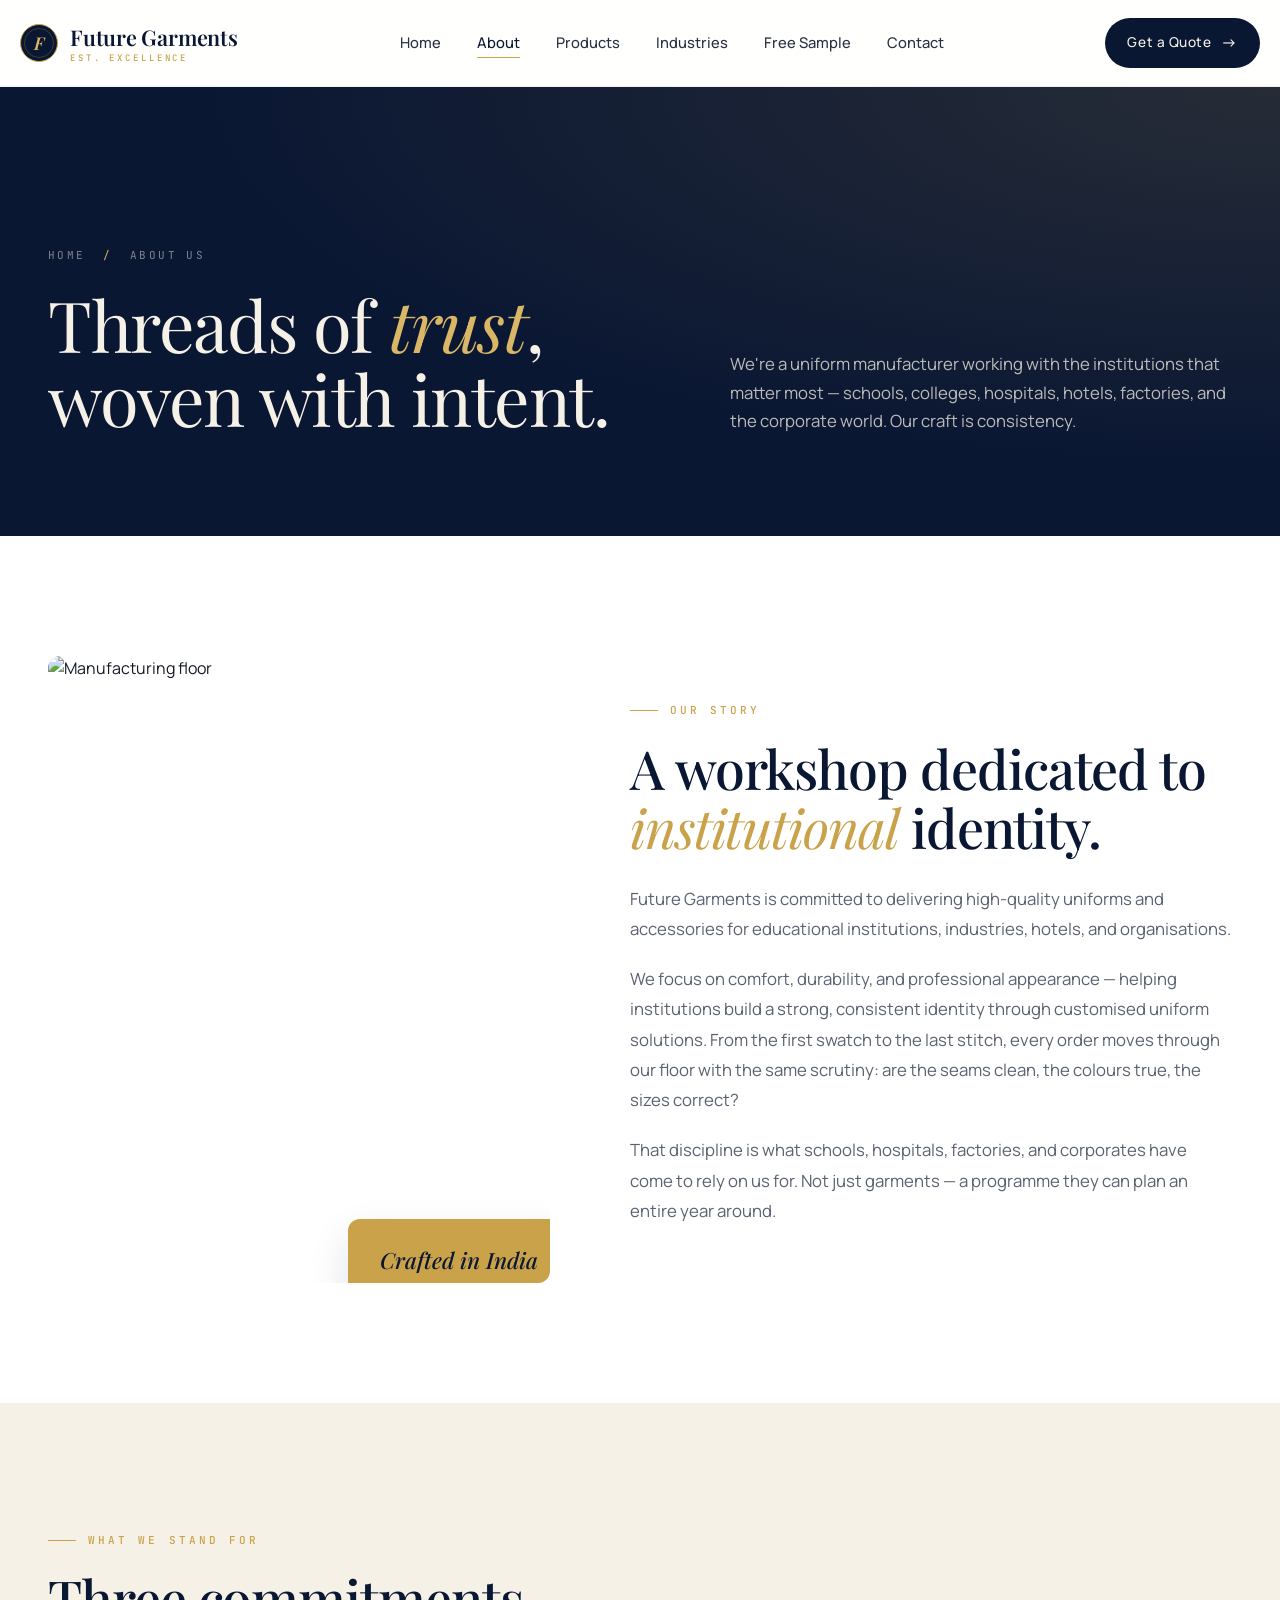
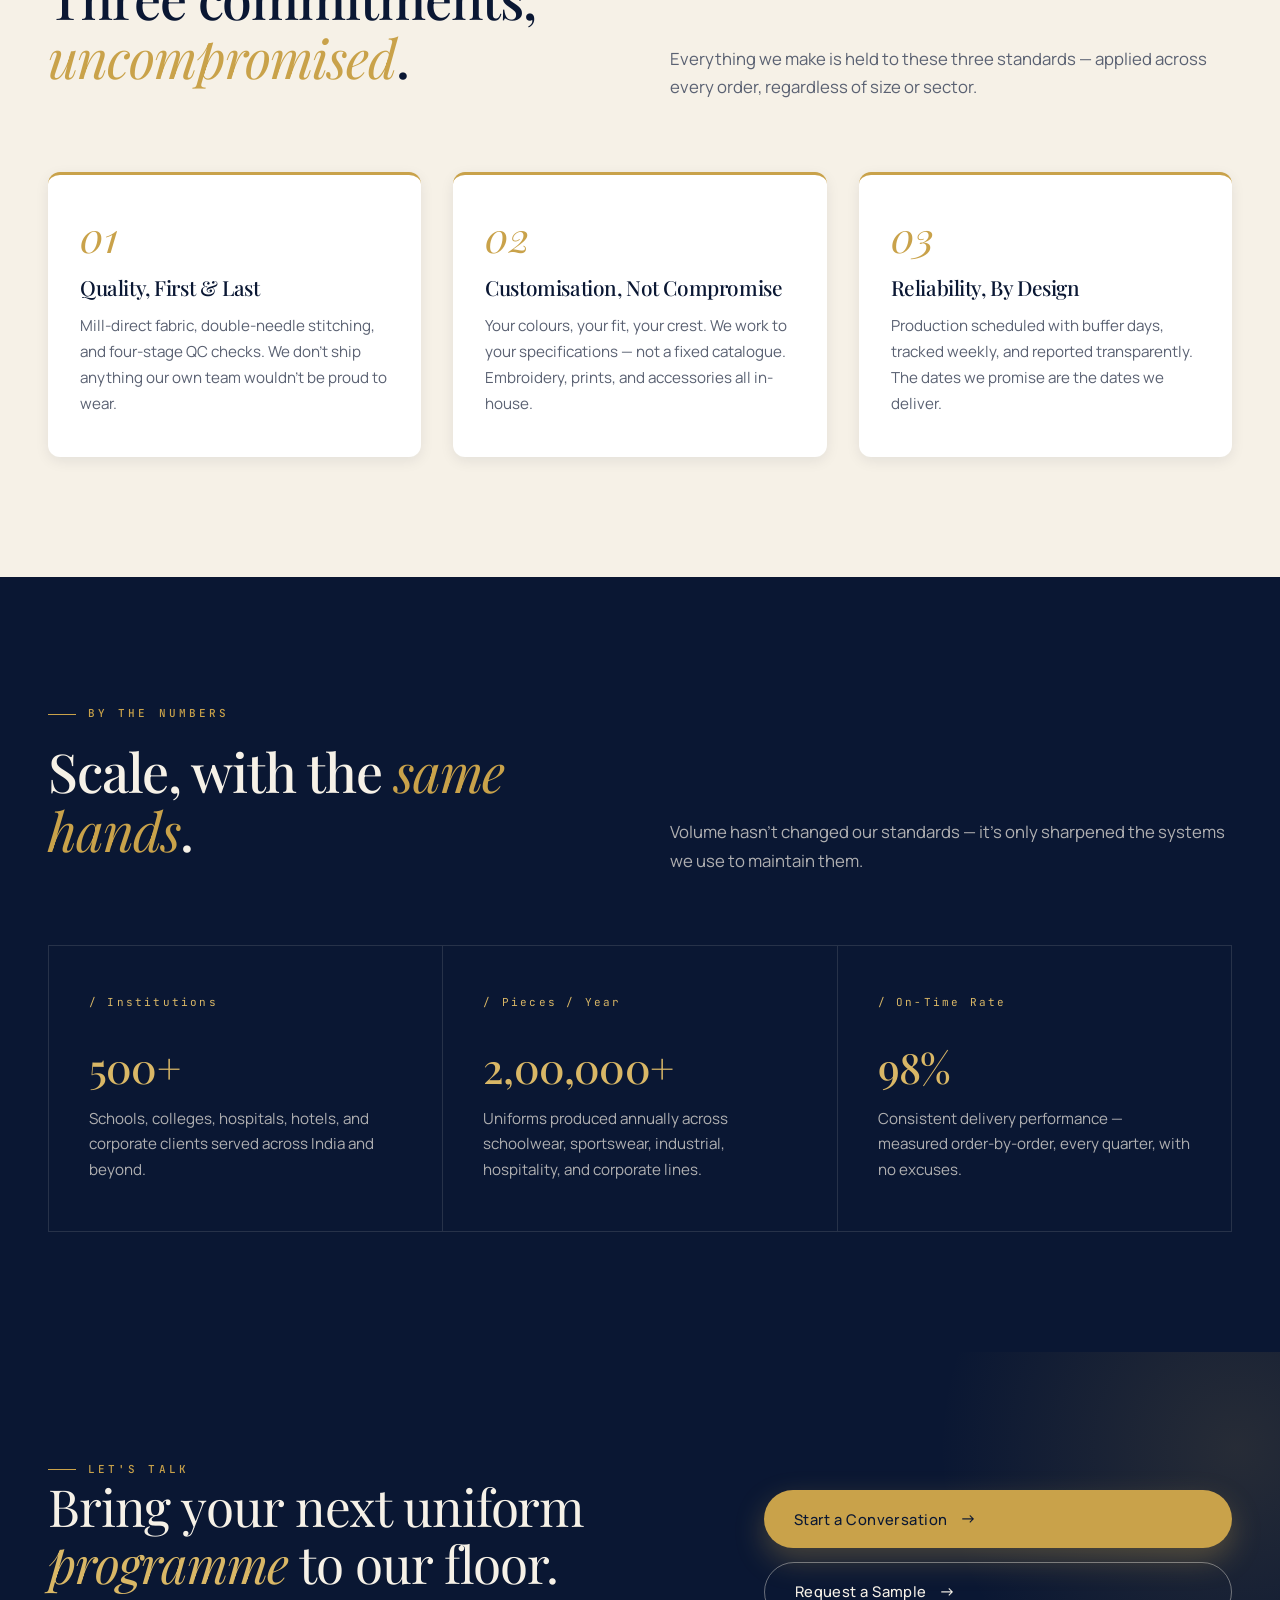
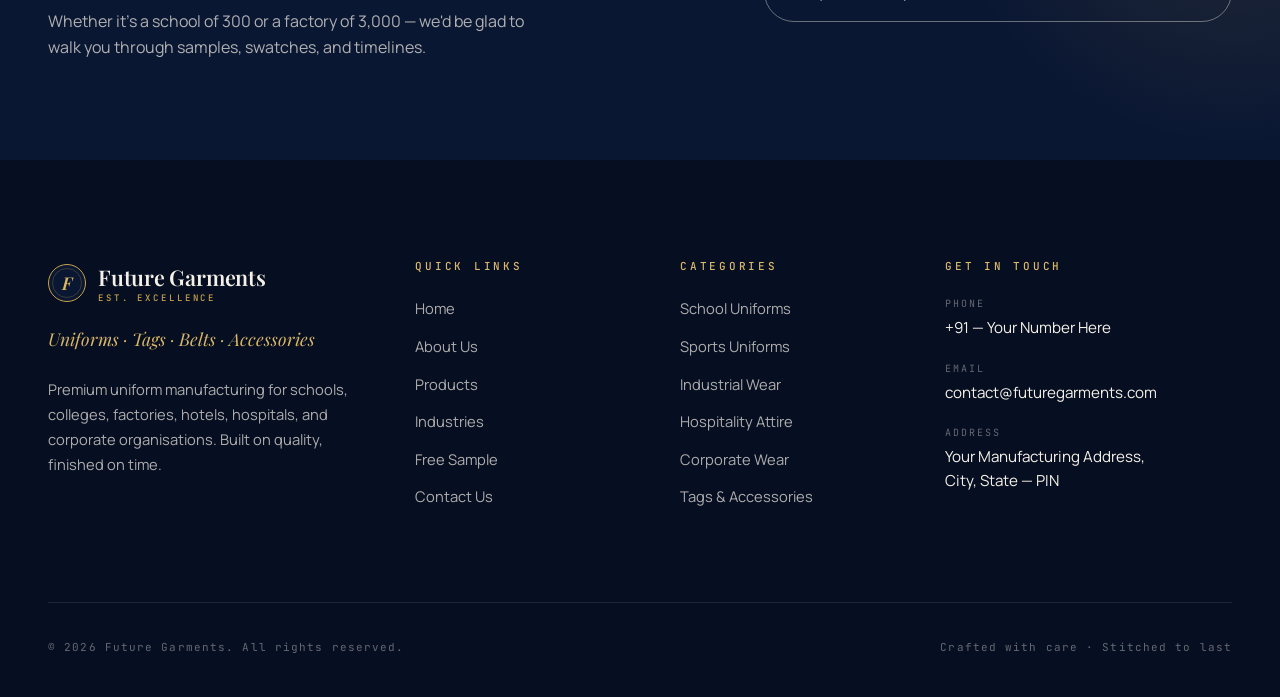
==== about.html @ 017bea20 "Add files via upload" ====
<!DOCTYPE html>
<html lang="en">
<head>
<meta charset="UTF-8" />
<meta name="viewport" content="width=device-width, initial-scale=1.0" />
<title>About Us — Future Garments</title>
<meta name="description" content="Future Garments is committed to delivering high-quality uniforms and accessories for educational institutions, industries, hotels, and organisations." />
<link rel="preconnect" href="https://fonts.googleapis.com" />
<link rel="preconnect" href="https://fonts.gstatic.com" crossorigin />
<link rel="stylesheet" href="https://fonts.googleapis.com/css2?family=Playfair+Display:ital,wght@0,400;0,500;0,600;1,400;1,500&family=Manrope:wght@300;400;500;600;700&family=JetBrains+Mono:wght@400;500&display=swap" />
<link rel="stylesheet" href="styles.css" />
</head>
<body>

<!-- ============== NAV ============== -->
<header class="nav">
  <div class="container nav-inner">
    <a href="index.html" class="brand">
      <span class="brand-mark">F</span>
      <span class="brand-name">
        Future Garments
        <span>Est. Excellence</span>
      </span>
    </a>
    <nav>
      <ul class="nav-links">
        <li><a href="index.html">Home</a></li>
        <li><a href="about.html" class="active">About</a></li>
        <li><a href="products.html">Products</a></li>
        <li><a href="industries.html">Industries</a></li>
        <li><a href="sample.html">Free Sample</a></li>
        <li><a href="contact.html">Contact</a></li>
      </ul>
    </nav>
    <a href="contact.html" class="nav-cta">Get a Quote</a>
    <button class="nav-toggle" aria-label="Toggle menu">
      <svg viewBox="0 0 24 24" fill="none" stroke="currentColor" stroke-width="1.8"><path d="M3 6h18M3 12h18M3 18h18" stroke-linecap="round"/></svg>
    </button>
  </div>
</header>

<!-- ============== PAGE HEADER ============== -->
<section class="page-header">
  <div class="container page-header-inner">
    <div>
      <div class="crumb"><a href="index.html">Home</a> <span>/</span> About Us</div>
      <h1>Threads of <em>trust</em>, woven with intent.</h1>
    </div>
    <p class="page-header-lead">
      We're a uniform manufacturer working with the institutions that matter most — schools, colleges, hospitals, hotels, factories, and the corporate world. Our craft is consistency.
    </p>
  </div>
</section>

<!-- ============== ABOUT INTRO ============== -->
<section class="section section-paper">
  <div class="container">
    <div class="about-grid">
      <div class="about-image reveal">
        <img src="https://images.unsplash.com/photo-1558769132-cb1aea458c5e?auto=format&fit=crop&w=900&q=80" alt="Manufacturing floor" />
        <div class="about-image-deco">Crafted in India</div>
      </div>
      <div class="about-text reveal reveal-delay-1">
        <span class="eyebrow">Our Story</span>
        <h2 class="section-title">A workshop dedicated to <em>institutional</em> identity.</h2>
        <p>
          Future Garments is committed to delivering high-quality uniforms and accessories for educational institutions, industries, hotels, and organisations.
        </p>
        <p>
          We focus on comfort, durability, and professional appearance — helping institutions build a strong, consistent identity through customised uniform solutions. From the first swatch to the last stitch, every order moves through our floor with the same scrutiny: are the seams clean, the colours true, the sizes correct?
        </p>
        <p>
          That discipline is what schools, hospitals, factories, and corporates have come to rely on us for. Not just garments — a programme they can plan an entire year around.
        </p>
      </div>
    </div>
  </div>
</section>

<!-- ============== VALUES ============== -->
<section class="section section-cream">
  <div class="container">
    <div class="section-head">
      <div class="reveal">
        <span class="eyebrow">What We Stand For</span>
        <h2 class="section-title">Three commitments, <em>uncompromised</em>.</h2>
      </div>
      <p class="section-lead reveal reveal-delay-1">
        Everything we make is held to these three standards — applied across every order, regardless of size or sector.
      </p>
    </div>

    <div class="values-grid">
      <div class="value-card reveal">
        <div class="value-card-num">01</div>
        <h3>Quality, First &amp; Last</h3>
        <p>Mill-direct fabric, double-needle stitching, and four-stage QC checks. We don't ship anything our own team wouldn't be proud to wear.</p>
      </div>
      <div class="value-card reveal reveal-delay-1">
        <div class="value-card-num">02</div>
        <h3>Customisation, Not Compromise</h3>
        <p>Your colours, your fit, your crest. We work to your specifications — not a fixed catalogue. Embroidery, prints, and accessories all in-house.</p>
      </div>
      <div class="value-card reveal reveal-delay-2">
        <div class="value-card-num">03</div>
        <h3>Reliability, By Design</h3>
        <p>Production scheduled with buffer days, tracked weekly, and reported transparently. The dates we promise are the dates we deliver.</p>
      </div>
    </div>
  </div>
</section>

<!-- ============== STATS ============== -->
<section class="section section-dark">
  <div class="container">
    <div class="section-head">
      <div class="reveal">
        <span class="eyebrow">By the Numbers</span>
        <h2 class="section-title">Scale, with the <em>same hands</em>.</h2>
      </div>
      <p class="section-lead reveal reveal-delay-1">
        Volume hasn't changed our standards — it's only sharpened the systems we use to maintain them.
      </p>
    </div>

    <div class="feature-grid">
      <div class="feature-card reveal">
        <div class="feature-num">/ Institutions</div>
        <h3 style="font-size: 2.6rem; color: var(--gold-400);">500+</h3>
        <p>Schools, colleges, hospitals, hotels, and corporate clients served across India and beyond.</p>
      </div>
      <div class="feature-card reveal reveal-delay-1">
        <div class="feature-num">/ Pieces / Year</div>
        <h3 style="font-size: 2.6rem; color: var(--gold-400);">2,00,000+</h3>
        <p>Uniforms produced annually across schoolwear, sportswear, industrial, hospitality, and corporate lines.</p>
      </div>
      <div class="feature-card reveal reveal-delay-2">
        <div class="feature-num">/ On-Time Rate</div>
        <h3 style="font-size: 2.6rem; color: var(--gold-400);">98%</h3>
        <p>Consistent delivery performance — measured order-by-order, every quarter, with no excuses.</p>
      </div>
    </div>
  </div>
</section>

<!-- ============== CTA ============== -->
<section class="cta-strip">
  <div class="container cta-inner">
    <div class="reveal">
      <span class="eyebrow">Let's Talk</span>
      <h2>Bring your next uniform <em>programme</em> to our floor.</h2>
      <p>Whether it's a school of 300 or a factory of 3,000 — we'd be glad to walk you through samples, swatches, and timelines.</p>
    </div>
    <div class="cta-actions reveal reveal-delay-2">
      <a href="contact.html" class="btn btn-primary">Start a Conversation</a>
      <a href="sample.html" class="btn btn-ghost">Request a Sample</a>
    </div>
  </div>
</section>

<!-- ============== FOOTER ============== -->
<footer class="footer">
  <div class="container">
    <div class="footer-grid">
      <div class="footer-brand">
        <div class="brand">
          <span class="brand-mark">F</span>
          <span class="brand-name">
            Future Garments
            <span>Est. Excellence</span>
          </span>
        </div>
        <div class="footer-tagline">Uniforms · Tags · Belts · Accessories</div>
        <p class="footer-desc">Premium uniform manufacturing for schools, colleges, factories, hotels, hospitals, and corporate organisations. Built on quality, finished on time.</p>
      </div>
      <div class="footer-col">
        <h4>Quick Links</h4>
        <ul>
          <li><a href="index.html">Home</a></li>
          <li><a href="about.html">About Us</a></li>
          <li><a href="products.html">Products</a></li>
          <li><a href="industries.html">Industries</a></li>
          <li><a href="sample.html">Free Sample</a></li>
          <li><a href="contact.html">Contact Us</a></li>
        </ul>
      </div>
      <div class="footer-col">
        <h4>Categories</h4>
        <ul>
          <li><a href="products.html">School Uniforms</a></li>
          <li><a href="products.html">Sports Uniforms</a></li>
          <li><a href="products.html">Industrial Wear</a></li>
          <li><a href="products.html">Hospitality Attire</a></li>
          <li><a href="products.html">Corporate Wear</a></li>
          <li><a href="products.html">Tags &amp; Accessories</a></li>
        </ul>
      </div>
      <div class="footer-col">
        <h4>Get in Touch</h4>
        <div class="footer-contact-item">
          <span class="footer-contact-label">Phone</span>
          <span class="footer-contact-value">+91 — Your Number Here</span>
        </div>
        <div class="footer-contact-item">
          <span class="footer-contact-label">Email</span>
          <span class="footer-contact-value">contact@futuregarments.com</span>
        </div>
        <div class="footer-contact-item">
          <span class="footer-contact-label">Address</span>
          <span class="footer-contact-value">Your Manufacturing Address,<br/>City, State — PIN</span>
        </div>
      </div>
    </div>
    <div class="footer-bottom">
      <span>© 2026 Future Garments. All rights reserved.</span>
      <span>Crafted with care · Stitched to last</span>
    </div>
  </div>
</footer>

<script src="script.js"></script>
</body>
</html>
---- styles.css ----
/* ================================
   FUTURE GARMENTS — DESIGN SYSTEM
   Editorial luxe • Navy / Gold / Cream
   ================================ */

:root {
  --navy-900: #0a1733;
  --navy-800: #0f1f47;
  --navy-700: #1a2a5c;
  --navy-600: #2a3d75;
  --gold-500: #c9a24a;
  --gold-400: #d9b766;
  --gold-300: #e6cf8e;
  --cream: #f6f1e7;
  --cream-soft: #faf6ec;
  --paper: #ffffff;
  --grey-100: #f4f5f7;
  --grey-200: #e6e8ec;
  --grey-400: #9aa0ab;
  --grey-600: #5a6172;
  --grey-800: #2b3140;
  --ink: #15192a;

  --font-display: 'Playfair Display', 'Cormorant Garamond', Georgia, serif;
  --font-body: 'Manrope', 'Helvetica Neue', system-ui, sans-serif;
  --font-mono: 'JetBrains Mono', 'Courier New', monospace;

  --container: 1240px;
  --radius: 4px;
  --radius-lg: 12px;
  --shadow-sm: 0 4px 14px rgba(10, 23, 51, 0.08);
  --shadow-md: 0 18px 40px rgba(10, 23, 51, 0.12);
  --shadow-lg: 0 32px 80px rgba(10, 23, 51, 0.18);

  --ease: cubic-bezier(0.22, 0.61, 0.36, 1);
}

* {
  margin: 0;
  padding: 0;
  box-sizing: border-box;
}

html {
  scroll-behavior: smooth;
}

body {
  font-family: var(--font-body);
  color: var(--ink);
  background: var(--cream-soft);
  line-height: 1.6;
  font-weight: 400;
  -webkit-font-smoothing: antialiased;
  -moz-osx-font-smoothing: grayscale;
  overflow-x: hidden;
}

img {
  max-width: 100%;
  display: block;
}

a {
  color: inherit;
  text-decoration: none;
}

.container {
  max-width: var(--container);
  margin: 0 auto;
  padding: 0 28px;
}

/* ================================
   TYPOGRAPHY
   ================================ */
h1, h2, h3, h4 {
  font-family: var(--font-display);
  font-weight: 500;
  line-height: 1.1;
  letter-spacing: -0.02em;
  color: var(--navy-900);
}

.eyebrow {
  font-family: var(--font-mono);
  font-size: 11px;
  font-weight: 500;
  letter-spacing: 0.28em;
  text-transform: uppercase;
  color: var(--gold-500);
  display: inline-flex;
  align-items: center;
  gap: 12px;
}
.eyebrow::before {
  content: '';
  width: 28px;
  height: 1px;
  background: var(--gold-500);
}

.section-title {
  font-size: clamp(2rem, 4.2vw, 3.4rem);
  margin-top: 18px;
  margin-bottom: 16px;
}
.section-title em {
  font-style: italic;
  color: var(--gold-500);
  font-weight: 400;
}

.section-lead {
  font-size: 1.05rem;
  color: var(--grey-600);
  max-width: 620px;
  line-height: 1.7;
}

/* ================================
   NAVIGATION
   ================================ */
.nav {
  position: sticky;
  top: 0;
  z-index: 100;
  background: rgba(255, 255, 255, 0.92);
  backdrop-filter: blur(18px);
  -webkit-backdrop-filter: blur(18px);
  border-bottom: 1px solid rgba(10, 23, 51, 0.06);
}

.nav-inner {
  display: flex;
  align-items: center;
  justify-content: space-between;
  padding: 18px 0;
}

.brand {
  display: flex;
  align-items: center;
  gap: 12px;
  font-family: var(--font-display);
  font-size: 1.35rem;
  font-weight: 600;
  letter-spacing: -0.01em;
  color: var(--navy-900);
}

.brand-mark {
  width: 38px;
  height: 38px;
  border-radius: 50%;
  background: var(--navy-900);
  color: var(--gold-400);
  display: grid;
  place-items: center;
  font-family: var(--font-display);
  font-style: italic;
  font-size: 1.1rem;
  font-weight: 600;
  border: 1px solid var(--gold-500);
  position: relative;
}
.brand-mark::after {
  content: '';
  position: absolute;
  inset: 3px;
  border-radius: 50%;
  border: 1px solid rgba(201, 162, 74, 0.25);
}

.brand-name span {
  display: block;
  font-family: var(--font-mono);
  font-size: 9px;
  letter-spacing: 0.32em;
  color: var(--gold-500);
  text-transform: uppercase;
  margin-top: -4px;
  font-weight: 500;
}

.nav-links {
  display: flex;
  align-items: center;
  gap: 36px;
  list-style: none;
}

.nav-links a {
  font-size: 0.92rem;
  font-weight: 500;
  color: var(--grey-800);
  position: relative;
  padding: 6px 0;
  transition: color 0.25s var(--ease);
}
.nav-links a::after {
  content: '';
  position: absolute;
  left: 0;
  bottom: 0;
  width: 0;
  height: 1px;
  background: var(--gold-500);
  transition: width 0.3s var(--ease);
}
.nav-links a:hover,
.nav-links a.active {
  color: var(--navy-900);
}
.nav-links a:hover::after,
.nav-links a.active::after {
  width: 100%;
}

.nav-cta {
  display: inline-flex;
  align-items: center;
  gap: 10px;
  background: var(--navy-900);
  color: var(--cream);
  padding: 12px 22px;
  font-size: 0.85rem;
  font-weight: 500;
  letter-spacing: 0.04em;
  border-radius: 999px;
  transition: all 0.3s var(--ease);
}
.nav-cta:hover {
  background: var(--gold-500);
  color: var(--navy-900);
  transform: translateY(-1px);
}
.nav-cta::after {
  content: '→';
  font-size: 1rem;
  transition: transform 0.3s var(--ease);
}
.nav-cta:hover::after {
  transform: translateX(3px);
}

.nav-toggle {
  display: none;
  background: none;
  border: none;
  cursor: pointer;
  padding: 8px;
  color: var(--navy-900);
}
.nav-toggle svg {
  width: 26px;
  height: 26px;
}

/* ================================
   BUTTONS
   ================================ */
.btn {
  display: inline-flex;
  align-items: center;
  gap: 12px;
  padding: 16px 30px;
  font-family: var(--font-body);
  font-size: 0.92rem;
  font-weight: 500;
  letter-spacing: 0.03em;
  border-radius: 999px;
  border: none;
  cursor: pointer;
  transition: all 0.35s var(--ease);
  white-space: nowrap;
}

.btn-primary {
  background: var(--gold-500);
  color: var(--navy-900);
  box-shadow: 0 12px 30px rgba(201, 162, 74, 0.32);
}
.btn-primary:hover {
  background: var(--gold-400);
  transform: translateY(-2px);
  box-shadow: 0 18px 38px rgba(201, 162, 74, 0.42);
}

.btn-ghost {
  background: transparent;
  color: var(--cream);
  border: 1px solid rgba(246, 241, 231, 0.4);
}
.btn-ghost:hover {
  background: var(--cream);
  color: var(--navy-900);
  border-color: var(--cream);
}

.btn-outline {
  background: transparent;
  color: var(--navy-900);
  border: 1px solid var(--navy-900);
}
.btn-outline:hover {
  background: var(--navy-900);
  color: var(--cream);
}

.btn::after {
  content: '→';
  font-size: 1.1em;
  transition: transform 0.3s var(--ease);
}
.btn:hover::after { transform: translateX(4px); }

/* ================================
   HERO (HOME)
   ================================ */
.hero {
  position: relative;
  background: var(--navy-900);
  color: var(--cream);
  overflow: hidden;
  padding: 120px 0 0;
  min-height: 92vh;
  display: flex;
  align-items: center;
}

.hero::before {
  content: '';
  position: absolute;
  inset: 0;
  background:
    radial-gradient(ellipse at top right, rgba(201, 162, 74, 0.18), transparent 55%),
    radial-gradient(ellipse at bottom left, rgba(42, 61, 117, 0.5), transparent 60%);
  pointer-events: none;
}

.hero-grid-bg {
  position: absolute;
  inset: 0;
  background-image:
    linear-gradient(rgba(246, 241, 231, 0.04) 1px, transparent 1px),
    linear-gradient(90deg, rgba(246, 241, 231, 0.04) 1px, transparent 1px);
  background-size: 80px 80px;
  mask-image: radial-gradient(ellipse at center, black 30%, transparent 75%);
  -webkit-mask-image: radial-gradient(ellipse at center, black 30%, transparent 75%);
}

.hero-inner {
  position: relative;
  z-index: 2;
  display: grid;
  grid-template-columns: 1.15fr 1fr;
  gap: 80px;
  align-items: center;
  padding-bottom: 120px;
}

.hero-text .eyebrow {
  color: var(--gold-400);
}
.hero-text .eyebrow::before {
  background: var(--gold-400);
}

.hero h1 {
  font-size: clamp(2.6rem, 6vw, 5.2rem);
  color: var(--cream);
  margin: 24px 0 28px;
  font-weight: 400;
  line-height: 1.02;
}
.hero h1 em {
  font-style: italic;
  color: var(--gold-400);
  font-weight: 400;
}

.hero-sub {
  font-size: 1.12rem;
  color: rgba(246, 241, 231, 0.78);
  max-width: 520px;
  line-height: 1.7;
  margin-bottom: 40px;
}

.hero-buttons {
  display: flex;
  flex-wrap: wrap;
  gap: 16px;
  margin-bottom: 56px;
}

.hero-meta {
  display: grid;
  grid-template-columns: repeat(3, 1fr);
  gap: 28px;
  padding-top: 36px;
  border-top: 1px solid rgba(246, 241, 231, 0.14);
  max-width: 580px;
}
.hero-meta-num {
  font-family: var(--font-display);
  font-size: 2.4rem;
  font-weight: 500;
  color: var(--gold-400);
  line-height: 1;
}
.hero-meta-num sup { font-size: 0.6em; color: var(--gold-500); }
.hero-meta-label {
  font-family: var(--font-mono);
  font-size: 10px;
  letter-spacing: 0.22em;
  text-transform: uppercase;
  color: rgba(246, 241, 231, 0.6);
  margin-top: 8px;
}

/* Hero visual */
.hero-visual {
  position: relative;
  height: 580px;
}

.hero-card {
  position: absolute;
  border-radius: var(--radius-lg);
  overflow: hidden;
  box-shadow: var(--shadow-lg);
  border: 1px solid rgba(201, 162, 74, 0.25);
}
.hero-card-1 {
  width: 64%;
  height: 70%;
  top: 0;
  right: 0;
  z-index: 2;
  transform: rotate(2deg);
}
.hero-card-2 {
  width: 52%;
  height: 50%;
  bottom: 0;
  left: 0;
  z-index: 1;
  transform: rotate(-3deg);
}
.hero-card img {
  width: 100%;
  height: 100%;
  object-fit: cover;
}

.hero-badge {
  position: absolute;
  bottom: 20%;
  right: 38%;
  background: var(--cream);
  color: var(--navy-900);
  padding: 16px 22px;
  border-radius: 999px;
  font-family: var(--font-mono);
  font-size: 11px;
  letter-spacing: 0.2em;
  text-transform: uppercase;
  font-weight: 600;
  z-index: 3;
  box-shadow: var(--shadow-md);
  display: flex;
  align-items: center;
  gap: 10px;
}
.hero-badge-dot {
  width: 8px;
  height: 8px;
  border-radius: 50%;
  background: var(--gold-500);
  box-shadow: 0 0 0 4px rgba(201, 162, 74, 0.2);
  animation: pulse 2s infinite;
}

@keyframes pulse {
  0%, 100% { box-shadow: 0 0 0 4px rgba(201, 162, 74, 0.2); }
  50% { box-shadow: 0 0 0 8px rgba(201, 162, 74, 0.05); }
}

.hero-scroll {
  position: absolute;
  bottom: 30px;
  left: 50%;
  transform: translateX(-50%);
  font-family: var(--font-mono);
  font-size: 10px;
  letter-spacing: 0.3em;
  text-transform: uppercase;
  color: rgba(246, 241, 231, 0.5);
  display: flex;
  flex-direction: column;
  align-items: center;
  gap: 12px;
  z-index: 3;
}
.hero-scroll::after {
  content: '';
  width: 1px;
  height: 40px;
  background: linear-gradient(to bottom, rgba(246, 241, 231, 0.5), transparent);
  animation: scrollLine 2.5s ease-in-out infinite;
}
@keyframes scrollLine {
  0%, 100% { transform: scaleY(0.4); transform-origin: top; }
  50% { transform: scaleY(1); }
}

/* Marquee */
.marquee {
  background: var(--navy-800);
  color: var(--cream);
  padding: 22px 0;
  overflow: hidden;
  border-top: 1px solid rgba(201, 162, 74, 0.2);
  border-bottom: 1px solid rgba(201, 162, 74, 0.2);
}
.marquee-track {
  display: flex;
  gap: 60px;
  white-space: nowrap;
  animation: marquee 35s linear infinite;
  font-family: var(--font-display);
  font-style: italic;
  font-size: 1.4rem;
  font-weight: 400;
}
.marquee-track span {
  display: inline-flex;
  align-items: center;
  gap: 60px;
}
.marquee-track span::before {
  content: '✦';
  color: var(--gold-500);
  font-size: 0.8em;
  font-style: normal;
}
@keyframes marquee {
  from { transform: translateX(0); }
  to { transform: translateX(-50%); }
}

/* ================================
   SECTIONS
   ================================ */
.section {
  padding: 120px 0;
  position: relative;
}
.section-dark {
  background: var(--navy-900);
  color: var(--cream);
}
.section-dark h1, .section-dark h2, .section-dark h3 {
  color: var(--cream);
}
.section-dark .section-lead { color: rgba(246, 241, 231, 0.7); }

.section-cream { background: var(--cream); }
.section-paper { background: var(--paper); }

.section-head {
  display: grid;
  grid-template-columns: 1fr 1fr;
  gap: 60px;
  align-items: end;
  margin-bottom: 70px;
}
.section-head-single {
  display: block;
  max-width: 720px;
  margin-bottom: 70px;
}

/* ================================
   HIGHLIGHTS STRIP
   ================================ */
.highlights {
  background: var(--cream);
  padding: 80px 0;
  border-bottom: 1px solid rgba(10, 23, 51, 0.08);
}
.highlights-grid {
  display: grid;
  grid-template-columns: repeat(5, 1fr);
  gap: 0;
}
.highlight-item {
  padding: 0 28px;
  border-right: 1px solid rgba(10, 23, 51, 0.1);
  text-align: center;
}
.highlight-item:last-child { border-right: none; }
.highlight-icon {
  width: 48px;
  height: 48px;
  margin: 0 auto 18px;
  color: var(--gold-500);
}
.highlight-title {
  font-family: var(--font-display);
  font-size: 1.1rem;
  font-weight: 500;
  color: var(--navy-900);
  letter-spacing: -0.01em;
}

/* ================================
   FEATURE GRID — WHY CHOOSE US
   ================================ */
.feature-grid {
  display: grid;
  grid-template-columns: repeat(3, 1fr);
  gap: 0;
  border-top: 1px solid rgba(246, 241, 231, 0.12);
  border-left: 1px solid rgba(246, 241, 231, 0.12);
}
.feature-card {
  padding: 48px 40px;
  border-right: 1px solid rgba(246, 241, 231, 0.12);
  border-bottom: 1px solid rgba(246, 241, 231, 0.12);
  position: relative;
  transition: background 0.4s var(--ease);
}
.feature-card:hover {
  background: rgba(201, 162, 74, 0.04);
}
.feature-num {
  font-family: var(--font-mono);
  font-size: 11px;
  color: var(--gold-400);
  letter-spacing: 0.2em;
  margin-bottom: 32px;
}
.feature-card h3 {
  font-size: 1.5rem;
  margin-bottom: 16px;
  color: var(--cream);
  font-weight: 500;
}
.feature-card p {
  color: rgba(246, 241, 231, 0.7);
  font-size: 0.95rem;
  line-height: 1.7;
}

/* ================================
   PROCESS
   ================================ */
.process-list {
  display: grid;
  gap: 0;
  margin-top: 60px;
}
.process-item {
  display: grid;
  grid-template-columns: 100px 1fr auto;
  gap: 40px;
  align-items: center;
  padding: 36px 0;
  border-top: 1px solid rgba(10, 23, 51, 0.12);
  cursor: pointer;
  transition: padding 0.4s var(--ease);
  position: relative;
}
.process-item:last-child { border-bottom: 1px solid rgba(10, 23, 51, 0.12); }
.process-item:hover {
  padding-left: 24px;
}
.process-num {
  font-family: var(--font-display);
  font-style: italic;
  font-size: 2.4rem;
  color: var(--gold-500);
  font-weight: 400;
}
.process-content h3 {
  font-size: 1.6rem;
  margin-bottom: 6px;
  font-weight: 500;
}
.process-content p {
  color: var(--grey-600);
  font-size: 0.95rem;
  max-width: 580px;
}
.process-arrow {
  width: 48px;
  height: 48px;
  border: 1px solid rgba(10, 23, 51, 0.15);
  border-radius: 50%;
  display: grid;
  place-items: center;
  transition: all 0.3s var(--ease);
  color: var(--navy-900);
}
.process-item:hover .process-arrow {
  background: var(--navy-900);
  color: var(--cream);
  border-color: var(--navy-900);
  transform: rotate(-45deg);
}

/* ================================
   PRODUCTS GRID
   ================================ */
.products-grid {
  display: grid;
  grid-template-columns: repeat(4, 1fr);
  gap: 24px;
}
.product-card {
  background: var(--paper);
  border-radius: var(--radius-lg);
  overflow: hidden;
  position: relative;
  cursor: pointer;
  transition: transform 0.5s var(--ease), box-shadow 0.5s var(--ease);
  box-shadow: var(--shadow-sm);
}
.product-card:hover {
  transform: translateY(-6px);
  box-shadow: var(--shadow-md);
}
.product-image {
  position: relative;
  aspect-ratio: 4/5;
  overflow: hidden;
  background: var(--grey-100);
}
.product-image img {
  width: 100%;
  height: 100%;
  object-fit: cover;
  transition: transform 0.7s var(--ease);
}
.product-card:hover .product-image img {
  transform: scale(1.06);
}
.product-tag {
  position: absolute;
  top: 16px;
  left: 16px;
  background: rgba(255, 255, 255, 0.95);
  backdrop-filter: blur(8px);
  padding: 6px 14px;
  border-radius: 999px;
  font-family: var(--font-mono);
  font-size: 10px;
  letter-spacing: 0.18em;
  color: var(--navy-900);
  text-transform: uppercase;
  font-weight: 500;
}
.product-info {
  padding: 22px 24px 26px;
  display: flex;
  justify-content: space-between;
  align-items: center;
  border-top: 1px solid rgba(10, 23, 51, 0.06);
}
.product-info h3 {
  font-size: 1.15rem;
  font-weight: 500;
  letter-spacing: -0.01em;
}
.product-info-arrow {
  color: var(--gold-500);
  font-size: 1.3rem;
  transition: transform 0.3s var(--ease);
}
.product-card:hover .product-info-arrow {
  transform: translateX(4px);
}

/* Featured larger card */
.product-card.featured {
  grid-column: span 2;
  grid-row: span 1;
}
.product-card.featured .product-image { aspect-ratio: 16/9; }

/* ================================
   INDUSTRIES
   ================================ */
.industries-grid {
  display: grid;
  grid-template-columns: repeat(4, 1fr);
  gap: 1px;
  background: rgba(10, 23, 51, 0.1);
  border: 1px solid rgba(10, 23, 51, 0.1);
}
.industry-card {
  background: var(--paper);
  padding: 40px 28px;
  text-align: left;
  transition: background 0.4s var(--ease);
  position: relative;
  min-height: 220px;
  display: flex;
  flex-direction: column;
  justify-content: space-between;
}
.industry-card:hover {
  background: var(--navy-900);
  color: var(--cream);
}
.industry-card:hover h3 { color: var(--cream); }
.industry-card:hover .industry-icon { color: var(--gold-400); }

.industry-icon {
  width: 40px;
  height: 40px;
  color: var(--navy-900);
  transition: color 0.4s var(--ease);
}
.industry-card h3 {
  font-size: 1.5rem;
  font-weight: 500;
  transition: color 0.4s var(--ease);
}
.industry-num {
  position: absolute;
  top: 24px;
  right: 28px;
  font-family: var(--font-mono);
  font-size: 11px;
  color: var(--grey-400);
  letter-spacing: 0.15em;
}

/* ================================
   QUOTE / TESTIMONIAL
   ================================ */
.quote-section {
  background: var(--cream);
  padding: 140px 0;
  position: relative;
  overflow: hidden;
}
.quote-section::before {
  content: '"';
  position: absolute;
  font-family: var(--font-display);
  font-size: 32rem;
  color: rgba(201, 162, 74, 0.08);
  top: -120px;
  left: -40px;
  line-height: 1;
  font-style: italic;
}
.quote-content {
  position: relative;
  text-align: center;
  max-width: 900px;
  margin: 0 auto;
}
.quote-content blockquote {
  font-family: var(--font-display);
  font-size: clamp(1.5rem, 3vw, 2.4rem);
  line-height: 1.3;
  font-weight: 400;
  color: var(--navy-900);
  letter-spacing: -0.015em;
  margin-bottom: 36px;
}
.quote-content blockquote em {
  font-style: italic;
  color: var(--gold-500);
}
.quote-attr {
  font-family: var(--font-mono);
  font-size: 11px;
  letter-spacing: 0.22em;
  text-transform: uppercase;
  color: var(--grey-600);
}

/* ================================
   CTA STRIP
   ================================ */
.cta-strip {
  background: var(--navy-900);
  color: var(--cream);
  padding: 100px 0;
  position: relative;
  overflow: hidden;
}
.cta-strip::before {
  content: '';
  position: absolute;
  top: -50%;
  right: -20%;
  width: 600px;
  height: 600px;
  background: radial-gradient(circle, rgba(201, 162, 74, 0.15), transparent 70%);
  pointer-events: none;
}
.cta-inner {
  display: grid;
  grid-template-columns: 1.4fr 1fr;
  gap: 60px;
  align-items: center;
  position: relative;
}
.cta-inner h2 {
  font-size: clamp(2rem, 4vw, 3.4rem);
  color: var(--cream);
  font-weight: 400;
}
.cta-inner h2 em { color: var(--gold-400); font-style: italic; }
.cta-inner p {
  color: rgba(246, 241, 231, 0.7);
  margin-top: 18px;
  max-width: 480px;
}
.cta-actions {
  display: flex;
  flex-direction: column;
  gap: 14px;
}

/* ================================
   FOOTER
   ================================ */
.footer {
  background: #060e22;
  color: rgba(246, 241, 231, 0.7);
  padding: 100px 0 40px;
  position: relative;
}

.footer-grid {
  display: grid;
  grid-template-columns: 1.5fr 1fr 1fr 1.4fr;
  gap: 60px;
  margin-bottom: 80px;
}

.footer-brand .brand {
  color: var(--cream);
  margin-bottom: 20px;
}
.footer-tagline {
  font-family: var(--font-display);
  font-style: italic;
  font-size: 1.1rem;
  color: var(--gold-400);
  margin-bottom: 24px;
}
.footer-desc {
  font-size: 0.92rem;
  line-height: 1.7;
  max-width: 320px;
}

.footer-col h4 {
  font-family: var(--font-mono);
  font-size: 11px;
  letter-spacing: 0.25em;
  color: var(--gold-400);
  text-transform: uppercase;
  font-weight: 500;
  margin-bottom: 24px;
}
.footer-col ul { list-style: none; }
.footer-col li { margin-bottom: 12px; }
.footer-col a {
  font-size: 0.92rem;
  transition: color 0.3s var(--ease);
}
.footer-col a:hover { color: var(--gold-400); }

.footer-contact-item {
  display: flex;
  flex-direction: column;
  gap: 4px;
  margin-bottom: 20px;
}
.footer-contact-label {
  font-family: var(--font-mono);
  font-size: 10px;
  letter-spacing: 0.2em;
  text-transform: uppercase;
  color: rgba(246, 241, 231, 0.4);
}
.footer-contact-value {
  color: var(--cream);
  font-size: 0.95rem;
}

.footer-bottom {
  padding-top: 36px;
  border-top: 1px solid rgba(246, 241, 231, 0.1);
  display: flex;
  justify-content: space-between;
  align-items: center;
  flex-wrap: wrap;
  gap: 16px;
  font-family: var(--font-mono);
  font-size: 11px;
  letter-spacing: 0.1em;
  color: rgba(246, 241, 231, 0.4);
}

/* ================================
   PAGE HEADER (inner pages)
   ================================ */
.page-header {
  background: var(--navy-900);
  color: var(--cream);
  padding: 160px 0 100px;
  position: relative;
  overflow: hidden;
}
.page-header::before {
  content: '';
  position: absolute;
  inset: 0;
  background:
    radial-gradient(ellipse at top right, rgba(201, 162, 74, 0.15), transparent 60%);
}
.page-header-inner {
  position: relative;
  display: grid;
  grid-template-columns: 1.2fr 1fr;
  gap: 80px;
  align-items: end;
}
.page-header h1 {
  font-size: clamp(2.6rem, 5.5vw, 4.6rem);
  color: var(--cream);
  font-weight: 400;
  margin-top: 24px;
  line-height: 1.05;
}
.page-header h1 em { color: var(--gold-400); font-style: italic; }
.page-header-lead {
  color: rgba(246, 241, 231, 0.75);
  font-size: 1.05rem;
  line-height: 1.7;
}

/* Breadcrumb */
.crumb {
  font-family: var(--font-mono);
  font-size: 11px;
  letter-spacing: 0.22em;
  color: rgba(246, 241, 231, 0.5);
  text-transform: uppercase;
}
.crumb a:hover { color: var(--gold-400); }
.crumb span { color: var(--gold-400); margin: 0 8px; }

/* ================================
   ABOUT PAGE
   ================================ */
.about-grid {
  display: grid;
  grid-template-columns: 1fr 1.2fr;
  gap: 80px;
  align-items: center;
}
.about-image {
  position: relative;
  border-radius: var(--radius-lg);
  overflow: hidden;
  aspect-ratio: 4/5;
}
.about-image img {
  width: 100%;
  height: 100%;
  object-fit: cover;
}
.about-image-deco {
  position: absolute;
  bottom: -20px;
  right: -20px;
  background: var(--gold-500);
  color: var(--navy-900);
  padding: 24px 32px;
  border-radius: var(--radius-lg);
  font-family: var(--font-display);
  font-style: italic;
  font-size: 1.4rem;
  font-weight: 500;
  box-shadow: var(--shadow-md);
}

.about-text h2 { margin-bottom: 28px; }
.about-text p {
  color: var(--grey-600);
  font-size: 1.05rem;
  line-height: 1.8;
  margin-bottom: 20px;
}

.values-grid {
  display: grid;
  grid-template-columns: repeat(3, 1fr);
  gap: 32px;
  margin-top: 60px;
}
.value-card {
  background: var(--paper);
  padding: 40px 32px;
  border-radius: var(--radius-lg);
  border-top: 3px solid var(--gold-500);
  box-shadow: var(--shadow-sm);
}
.value-card-num {
  font-family: var(--font-display);
  font-style: italic;
  font-size: 2.6rem;
  color: var(--gold-500);
  line-height: 1;
  margin-bottom: 20px;
  font-weight: 400;
}
.value-card h3 {
  font-size: 1.3rem;
  margin-bottom: 14px;
  font-weight: 500;
}
.value-card p {
  color: var(--grey-600);
  font-size: 0.95rem;
  line-height: 1.7;
}

/* ================================
   SAMPLE OFFER PAGE
   ================================ */
.sample-hero {
  display: grid;
  grid-template-columns: 1fr 1fr;
  gap: 80px;
  align-items: center;
}
.sample-card {
  background: var(--cream);
  border-radius: var(--radius-lg);
  padding: 60px 50px;
  position: relative;
  border: 1px solid rgba(201, 162, 74, 0.3);
  box-shadow: var(--shadow-md);
  overflow: hidden;
}
.sample-card::before {
  content: 'FREE';
  position: absolute;
  top: 30px;
  right: -50px;
  background: var(--gold-500);
  color: var(--navy-900);
  padding: 8px 60px;
  font-family: var(--font-mono);
  font-size: 12px;
  font-weight: 600;
  letter-spacing: 0.3em;
  transform: rotate(35deg);
}
.sample-card h2 {
  font-size: 2.2rem;
  margin-bottom: 16px;
  font-weight: 500;
}
.sample-card h2 em { color: var(--gold-500); font-style: italic; }

.sample-details {
  margin: 32px 0;
  display: grid;
  gap: 16px;
}
.sample-detail {
  display: flex;
  justify-content: space-between;
  align-items: center;
  padding: 16px 0;
  border-bottom: 1px dashed rgba(10, 23, 51, 0.2);
}
.sample-detail-label {
  font-family: var(--font-mono);
  font-size: 11px;
  letter-spacing: 0.18em;
  text-transform: uppercase;
  color: var(--grey-600);
}
.sample-detail-value {
  font-family: var(--font-display);
  font-size: 1.15rem;
  font-weight: 500;
  color: var(--navy-900);
}
.sample-detail-value.gold { color: var(--gold-500); }

.sample-image {
  border-radius: var(--radius-lg);
  overflow: hidden;
  aspect-ratio: 1;
  position: relative;
}
.sample-image img {
  width: 100%; height: 100%; object-fit: cover;
}

/* ================================
   CONTACT PAGE
   ================================ */
.contact-grid {
  display: grid;
  grid-template-columns: 1fr 1.3fr;
  gap: 80px;
}

.contact-info-card {
  background: var(--navy-900);
  color: var(--cream);
  padding: 50px 40px;
  border-radius: var(--radius-lg);
  position: sticky;
  top: 100px;
}
.contact-info-card h3 {
  color: var(--cream);
  font-size: 1.6rem;
  margin: 16px 0 28px;
  font-weight: 500;
}
.contact-info-card .eyebrow { color: var(--gold-400); }
.contact-info-card .eyebrow::before { background: var(--gold-400); }

.contact-info-list {
  list-style: none;
  margin-top: 32px;
}
.contact-info-list li {
  padding: 22px 0;
  border-top: 1px solid rgba(246, 241, 231, 0.12);
}
.contact-info-list li:last-child { border-bottom: 1px solid rgba(246, 241, 231, 0.12); }
.contact-info-list strong {
  font-family: var(--font-mono);
  font-size: 10px;
  letter-spacing: 0.22em;
  text-transform: uppercase;
  color: var(--gold-400);
  display: block;
  margin-bottom: 6px;
  font-weight: 500;
}
.contact-info-list span {
  font-size: 1rem;
  color: var(--cream);
}

.contact-form {
  background: var(--paper);
  padding: 50px 48px;
  border-radius: var(--radius-lg);
  box-shadow: var(--shadow-md);
}
.contact-form h3 {
  font-size: 1.8rem;
  margin-bottom: 8px;
  font-weight: 500;
}
.contact-form > p {
  color: var(--grey-600);
  margin-bottom: 36px;
}

.form-row {
  display: grid;
  grid-template-columns: 1fr 1fr;
  gap: 20px;
  margin-bottom: 20px;
}
.form-field {
  display: flex;
  flex-direction: column;
  gap: 8px;
}
.form-field label {
  font-family: var(--font-mono);
  font-size: 10px;
  letter-spacing: 0.22em;
  text-transform: uppercase;
  color: var(--grey-800);
  font-weight: 500;
}
.form-field input,
.form-field select,
.form-field textarea {
  padding: 14px 16px;
  border: 1px solid rgba(10, 23, 51, 0.15);
  background: var(--cream-soft);
  border-radius: var(--radius);
  font-family: var(--font-body);
  font-size: 0.95rem;
  color: var(--ink);
  transition: border-color 0.25s var(--ease), background 0.25s var(--ease);
}
.form-field input:focus,
.form-field select:focus,
.form-field textarea:focus {
  outline: none;
  border-color: var(--gold-500);
  background: var(--paper);
  box-shadow: 0 0 0 4px rgba(201, 162, 74, 0.12);
}
.form-field textarea {
  min-height: 130px;
  resize: vertical;
  font-family: var(--font-body);
}
.form-submit {
  margin-top: 8px;
  width: 100%;
  justify-content: center;
}

.form-success {
  display: none;
  padding: 18px 22px;
  background: rgba(201, 162, 74, 0.12);
  border: 1px solid var(--gold-500);
  border-radius: var(--radius);
  color: var(--navy-900);
  margin-top: 20px;
  font-size: 0.95rem;
}
.form-success.show { display: block; }

/* ================================
   ANIMATIONS
   ================================ */
.reveal {
  opacity: 0;
  transform: translateY(30px);
  transition: opacity 0.8s var(--ease), transform 0.8s var(--ease);
}
.reveal.is-visible {
  opacity: 1;
  transform: translateY(0);
}
.reveal-delay-1 { transition-delay: 0.1s; }
.reveal-delay-2 { transition-delay: 0.2s; }
.reveal-delay-3 { transition-delay: 0.3s; }
.reveal-delay-4 { transition-delay: 0.4s; }

/* ================================
   RESPONSIVE
   ================================ */
@media (max-width: 1024px) {
  .hero-inner { grid-template-columns: 1fr; gap: 60px; padding-bottom: 80px; }
  .hero-visual { height: 480px; }
  .hero-meta { max-width: 100%; }

  .feature-grid { grid-template-columns: repeat(2, 1fr); }
  .products-grid { grid-template-columns: repeat(2, 1fr); }
  .product-card.featured { grid-column: span 2; }
  .industries-grid { grid-template-columns: repeat(2, 1fr); }
  .highlights-grid { grid-template-columns: repeat(3, 1fr); gap: 32px 0; }
  .highlight-item:nth-child(3) { border-right: none; }

  .section-head { grid-template-columns: 1fr; gap: 24px; }
  .about-grid { grid-template-columns: 1fr; gap: 50px; }
  .values-grid { grid-template-columns: 1fr; }

  .sample-hero { grid-template-columns: 1fr; gap: 50px; }
  .contact-grid { grid-template-columns: 1fr; gap: 40px; }
  .contact-info-card { position: static; }

  .cta-inner { grid-template-columns: 1fr; gap: 32px; }
  .cta-actions { flex-direction: row; flex-wrap: wrap; }

  .footer-grid { grid-template-columns: 1fr 1fr; gap: 40px; }
  .page-header-inner { grid-template-columns: 1fr; gap: 32px; }
}

@media (max-width: 768px) {
  .container { padding: 0 22px; }
  .section { padding: 80px 0; }
  .nav-links { display: none; }
  .nav-cta { display: none; }
  .nav-toggle { display: block; }

  .nav-links.mobile-open {
    display: flex;
    position: absolute;
    top: 100%;
    left: 0;
    right: 0;
    background: var(--paper);
    flex-direction: column;
    padding: 30px 22px;
    gap: 22px;
    border-bottom: 1px solid rgba(10, 23, 51, 0.08);
    box-shadow: var(--shadow-md);
  }

  .hero { padding-top: 80px; min-height: auto; }
  .hero h1 { font-size: 2.6rem; }
  .hero-visual { height: 380px; }
  .hero-buttons { flex-direction: column; align-items: stretch; }
  .hero-buttons .btn { justify-content: center; }
  .hero-meta { grid-template-columns: 1fr; gap: 20px; }
  .hero-scroll { display: none; }

  .marquee-track { font-size: 1.1rem; gap: 40px; }
  .marquee-track span { gap: 40px; }

  .highlights-grid { grid-template-columns: repeat(2, 1fr); gap: 32px 24px; }
  .highlight-item { border-right: none; }

  .feature-grid { grid-template-columns: 1fr; }
  .feature-card { padding: 36px 28px; }

  .process-item { grid-template-columns: 60px 1fr; gap: 20px; padding: 26px 0; }
  .process-num { font-size: 1.8rem; }
  .process-arrow { display: none; }

  .products-grid { grid-template-columns: 1fr; }
  .product-card.featured { grid-column: auto; }

  .industries-grid { grid-template-columns: 1fr; }
  .industry-card { padding: 32px 24px; min-height: auto; }

  .quote-section { padding: 80px 0; }
  .quote-section::before { font-size: 18rem; top: -60px; }

  .footer-grid { grid-template-columns: 1fr; gap: 40px; margin-bottom: 50px; }
  .footer-bottom { flex-direction: column; align-items: flex-start; }

  .form-row { grid-template-columns: 1fr; }
  .contact-form { padding: 36px 28px; }
  .contact-info-card { padding: 36px 28px; }

  .sample-card { padding: 40px 28px; }

  .page-header { padding: 120px 0 70px; }

  .cta-actions { flex-direction: column; }
  .cta-actions .btn { justify-content: center; }
}
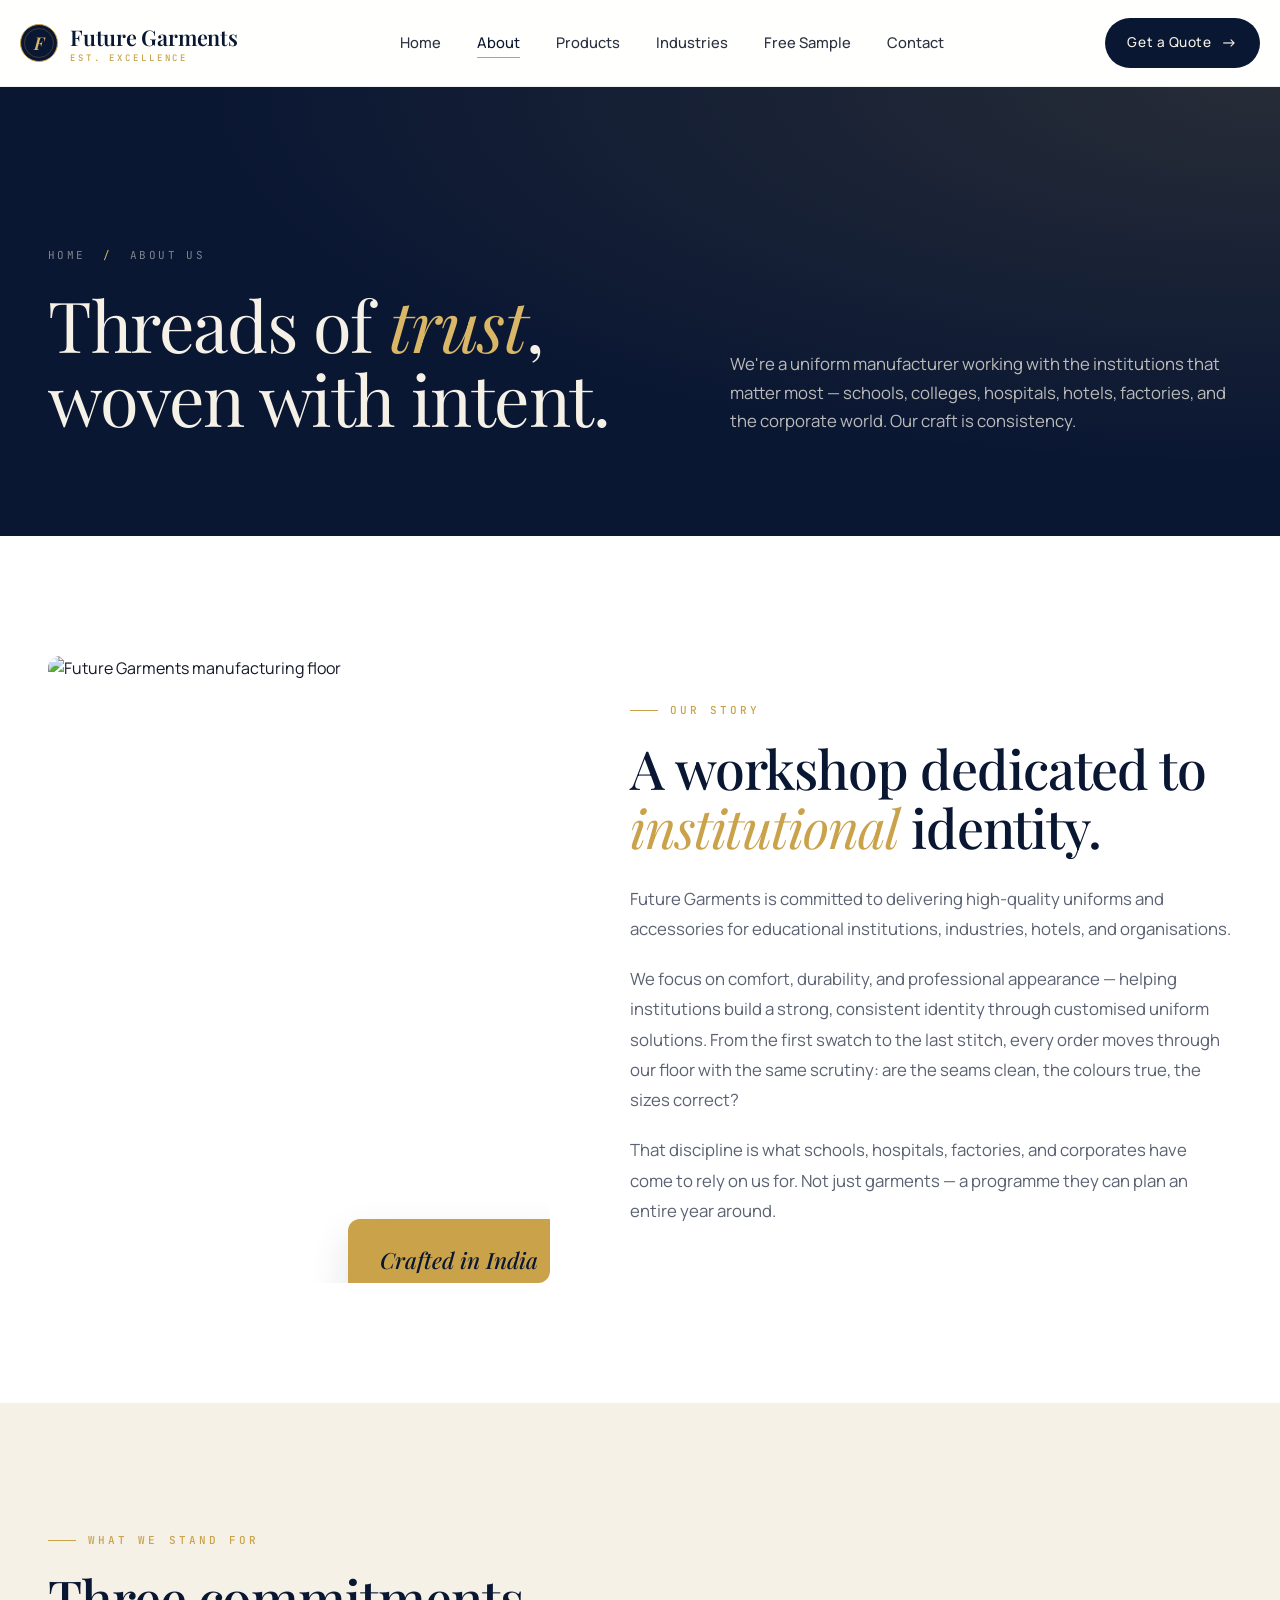
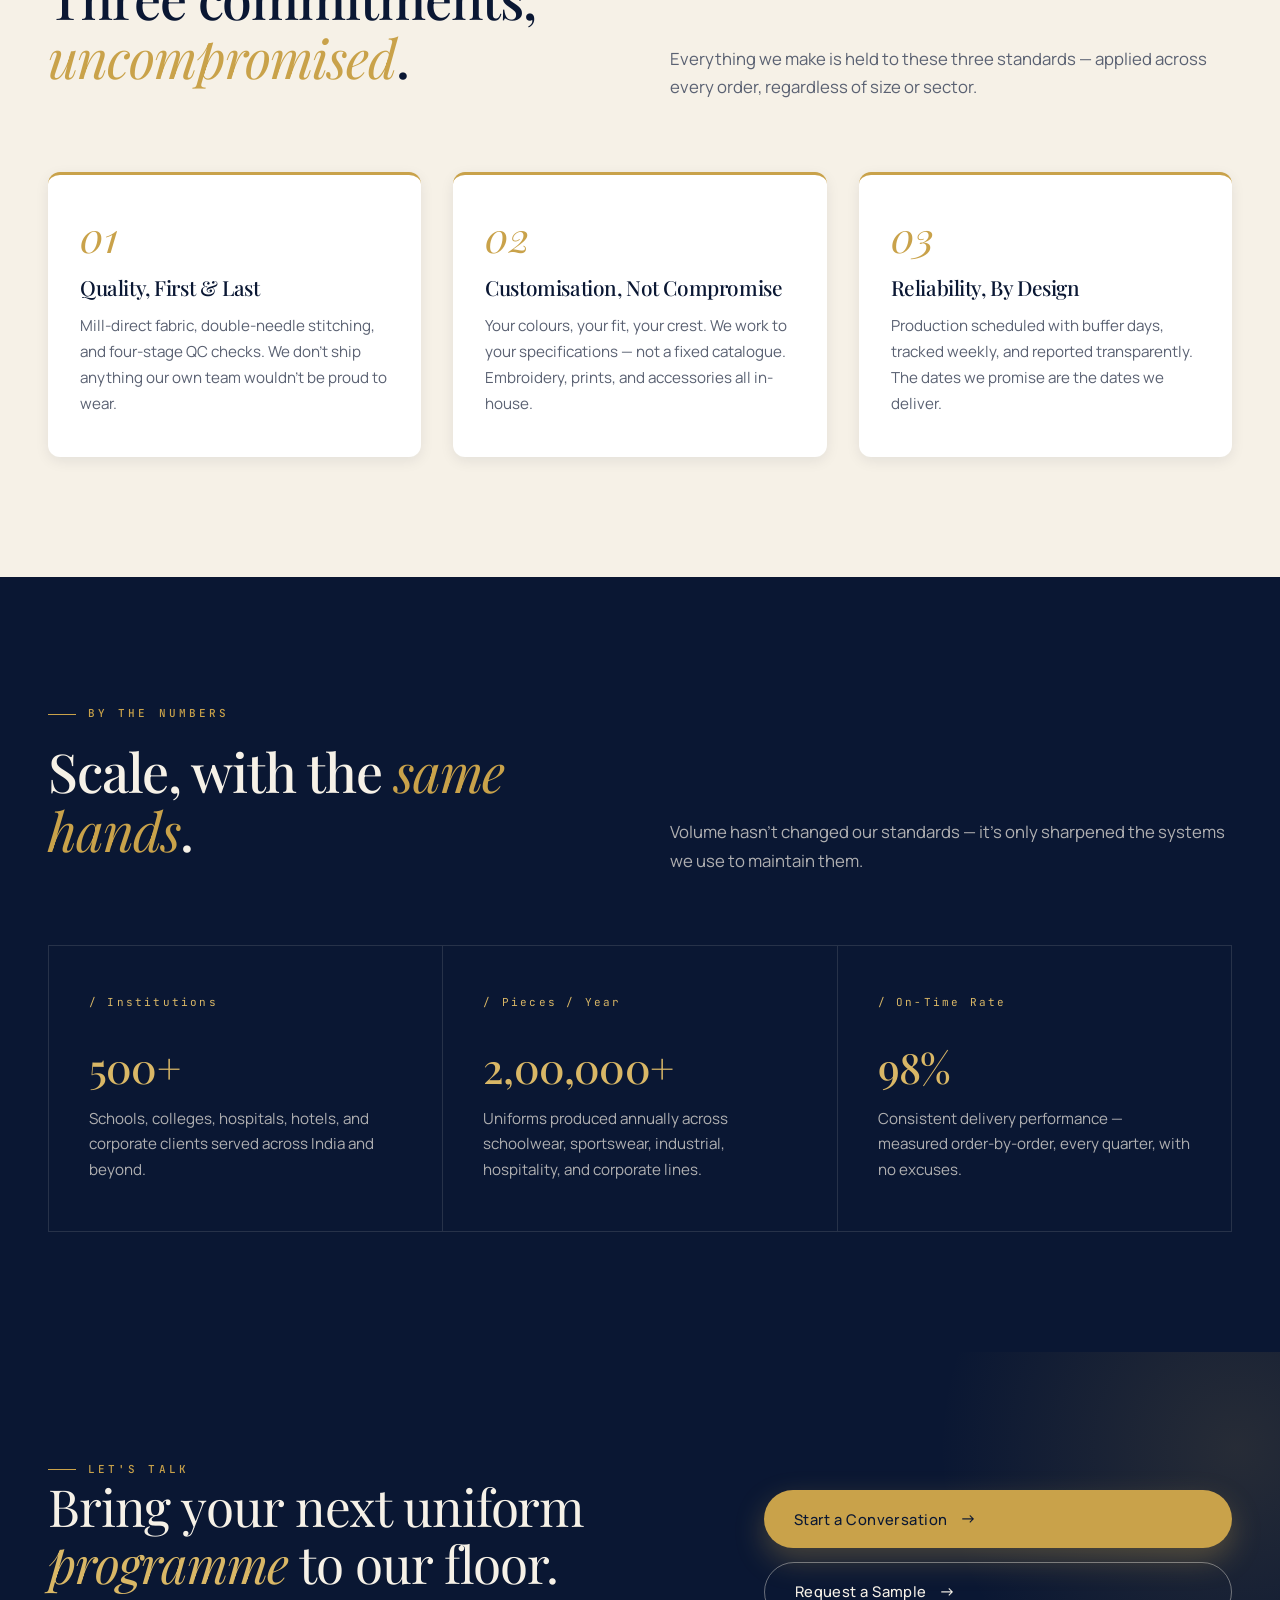
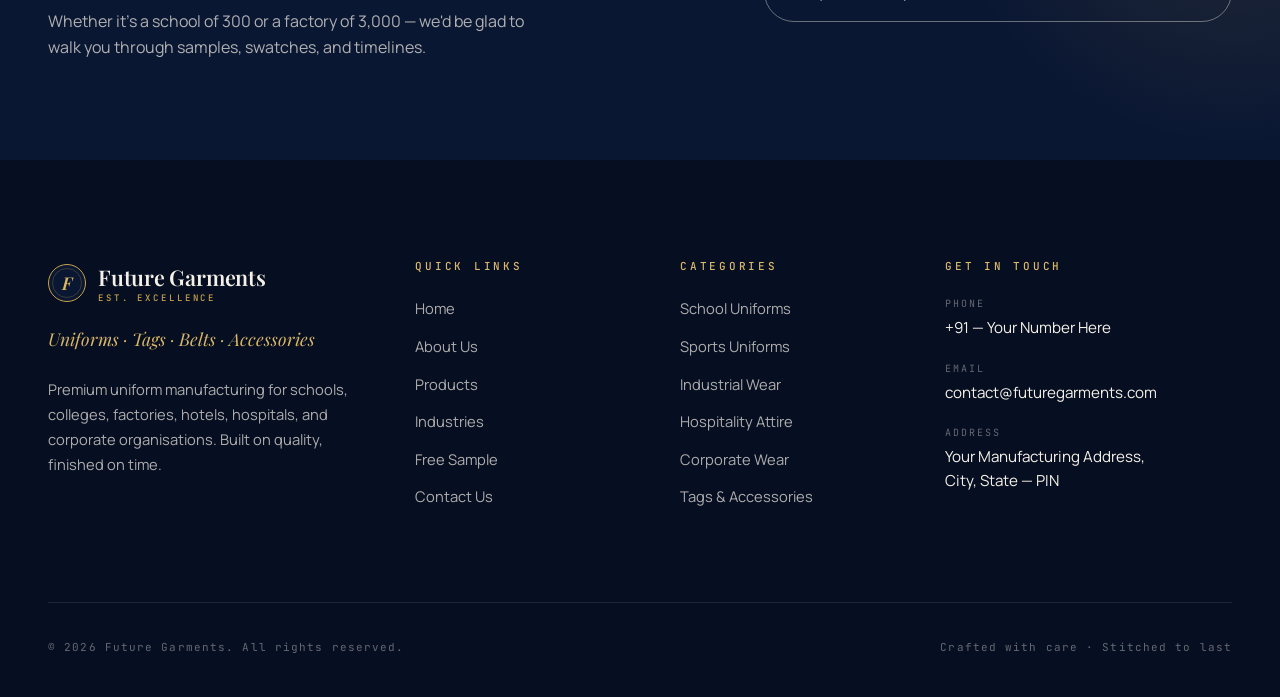
==== commit 4d5a806f: "Update about.html" ====
--- a/about.html
+++ b/about.html
@@ -57,7 +57,7 @@
   <div class="container">
     <div class="about-grid">
       <div class="about-image reveal">
-        <img src="https://images.unsplash.com/photo-1558769132-cb1aea458c5e?auto=format&fit=crop&w=900&q=80" alt="Manufacturing floor" />
+        <img src="images/manufacturing-floor.png" alt="Future Garments manufacturing floor" />
         <div class="about-image-deco">Crafted in India</div>
       </div>
       <div class="about-text reveal reveal-delay-1">
